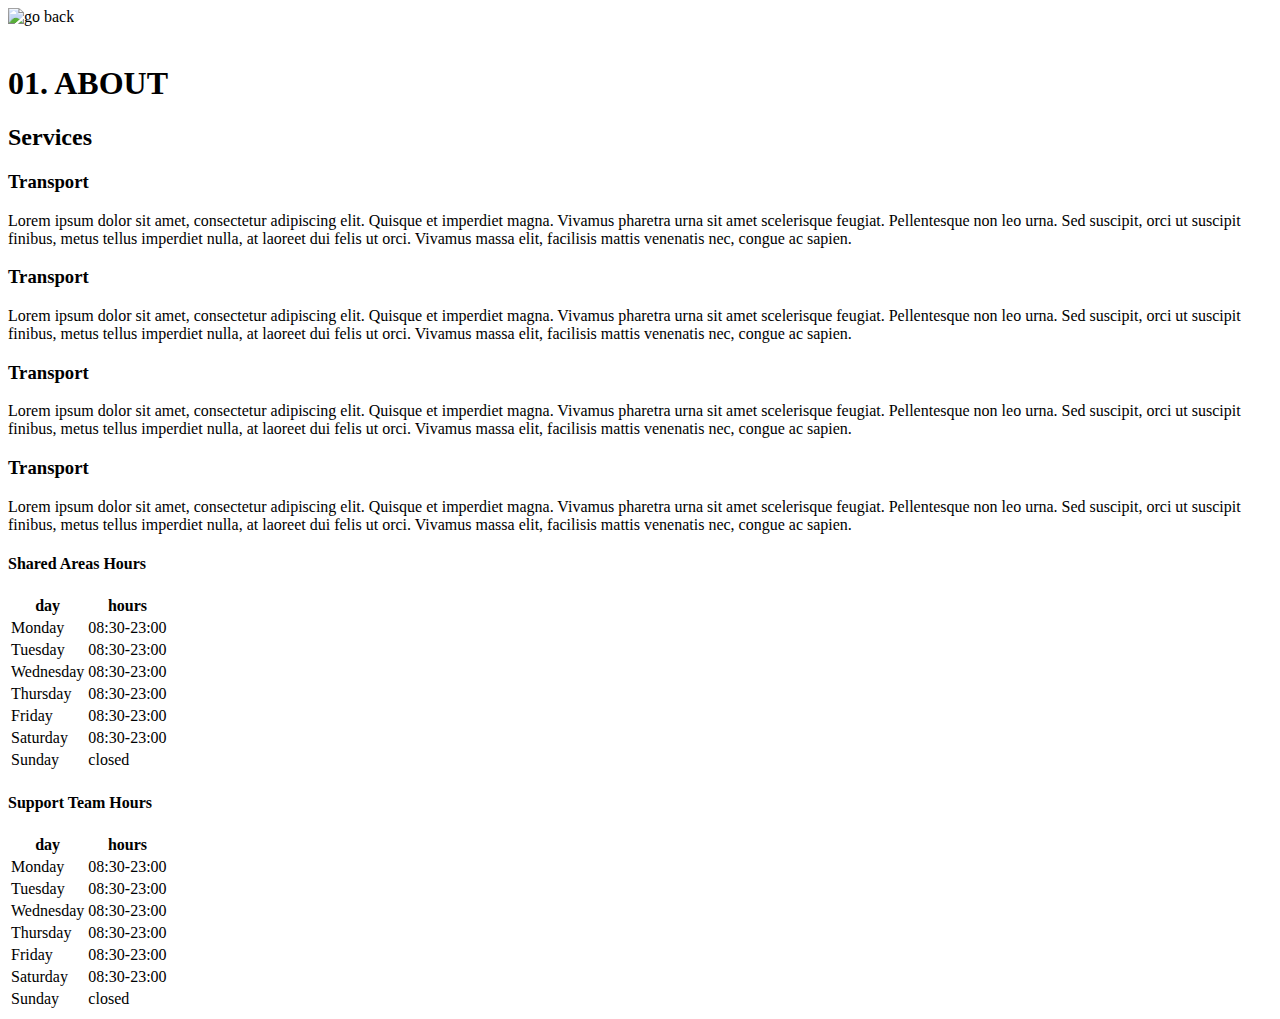
==== about.html @ 850495b0 "html skeleton and assets" ====
<!DOCTYPE html>
<html lang="en">
<head>
  <meta charset="UTF-8">
  <meta http-equiv="X-UA-Compatible" content="IE=edge">
  <meta name="viewport" content="width=device-width, initial-scale=1.0">
  <title>About</title>
</head>
<body>
  <nav>
    <img class="go-back" alt="go back">
    <img class="logo" alt="">
  </nav>
  <main class="page-container">
    <img class="main-img" alt="">
    <div class="page-content">
      <h1>01. ABOUT</h1>
      <article>
        <h2>Services</h2>
        <section>
          <h3>Transport</h3>
          <p>Lorem ipsum dolor sit amet, consectetur adipiscing elit. Quisque et imperdiet magna. Vivamus pharetra urna sit amet scelerisque feugiat. Pellentesque non leo urna. Sed suscipit, orci ut suscipit finibus, metus tellus imperdiet nulla, at laoreet dui felis ut orci. Vivamus massa elit, facilisis mattis venenatis nec, congue ac sapien.</p>
        </section>
        <section>
          <h3>Transport</h3>
          <p>Lorem ipsum dolor sit amet, consectetur adipiscing elit. Quisque et imperdiet magna. Vivamus pharetra urna sit amet scelerisque feugiat. Pellentesque non leo urna. Sed suscipit, orci ut suscipit finibus, metus tellus imperdiet nulla, at laoreet dui felis ut orci. Vivamus massa elit, facilisis mattis venenatis nec, congue ac sapien.</p>
        </section>
        <section>
          <h3>Transport</h3>
          <p>Lorem ipsum dolor sit amet, consectetur adipiscing elit. Quisque et imperdiet magna. Vivamus pharetra urna sit amet scelerisque feugiat. Pellentesque non leo urna. Sed suscipit, orci ut suscipit finibus, metus tellus imperdiet nulla, at laoreet dui felis ut orci. Vivamus massa elit, facilisis mattis venenatis nec, congue ac sapien.</p>
        </section>
        <section>
          <h3>Transport</h3>
          <p>Lorem ipsum dolor sit amet, consectetur adipiscing elit. Quisque et imperdiet magna. Vivamus pharetra urna sit amet scelerisque feugiat. Pellentesque non leo urna. Sed suscipit, orci ut suscipit finibus, metus tellus imperdiet nulla, at laoreet dui felis ut orci. Vivamus massa elit, facilisis mattis venenatis nec, congue ac sapien.</p>
        </section>
      </article>
      <article>
        <section>
          <h4>Shared Areas Hours</h4>
          <table>
            <thead>
              <tr>
                <th>day</th>
                <th>hours</th>
              </tr>
            </thead>
            <tbody>
              <tr>
                <td>Monday</td>
                <td>08:30-23:00</td>
              </tr>
              <tr>
                <td>Tuesday</td>
                <td>08:30-23:00</td>
              </tr>
              <tr>
                <td>Wednesday</td>
                <td>08:30-23:00</td>
              </tr>
              <tr>
                <td>Thursday</td>
                <td>08:30-23:00</td>
              </tr>
              <tr>
                <td>Friday</td>
                <td>08:30-23:00</td>
              </tr>
              <tr>
                <td>Saturday</td>
                <td>08:30-23:00</td>
              </tr>
              <tr>
                <td>Sunday</td>
                <td>closed</td>
              </tr>
            </tbody>
          </table>
        </section>
        <section>
          <h4>Support Team Hours</h4>
          <table>
            <thead>
              <tr>
                <th>day</th>
                <th>hours</th>
              </tr>
            </thead>
            <tbody>
              <tr>
                <td>Monday</td>
                <td>08:30-23:00</td>
              </tr>
              <tr>
                <td>Tuesday</td>
                <td>08:30-23:00</td>
              </tr>
              <tr>
                <td>Wednesday</td>
                <td>08:30-23:00</td>
              </tr>
              <tr>
                <td>Thursday</td>
                <td>08:30-23:00</td>
              </tr>
              <tr>
                <td>Friday</td>
                <td>08:30-23:00</td>
              </tr>
              <tr>
                <td>Saturday</td>
                <td>08:30-23:00</td>
              </tr>
              <tr>
                <td>Sunday</td>
                <td>closed</td>
              </tr>
            </tbody>
          </table>
        </section>
      </article>
    </div>
  </main>
</body>
</html>
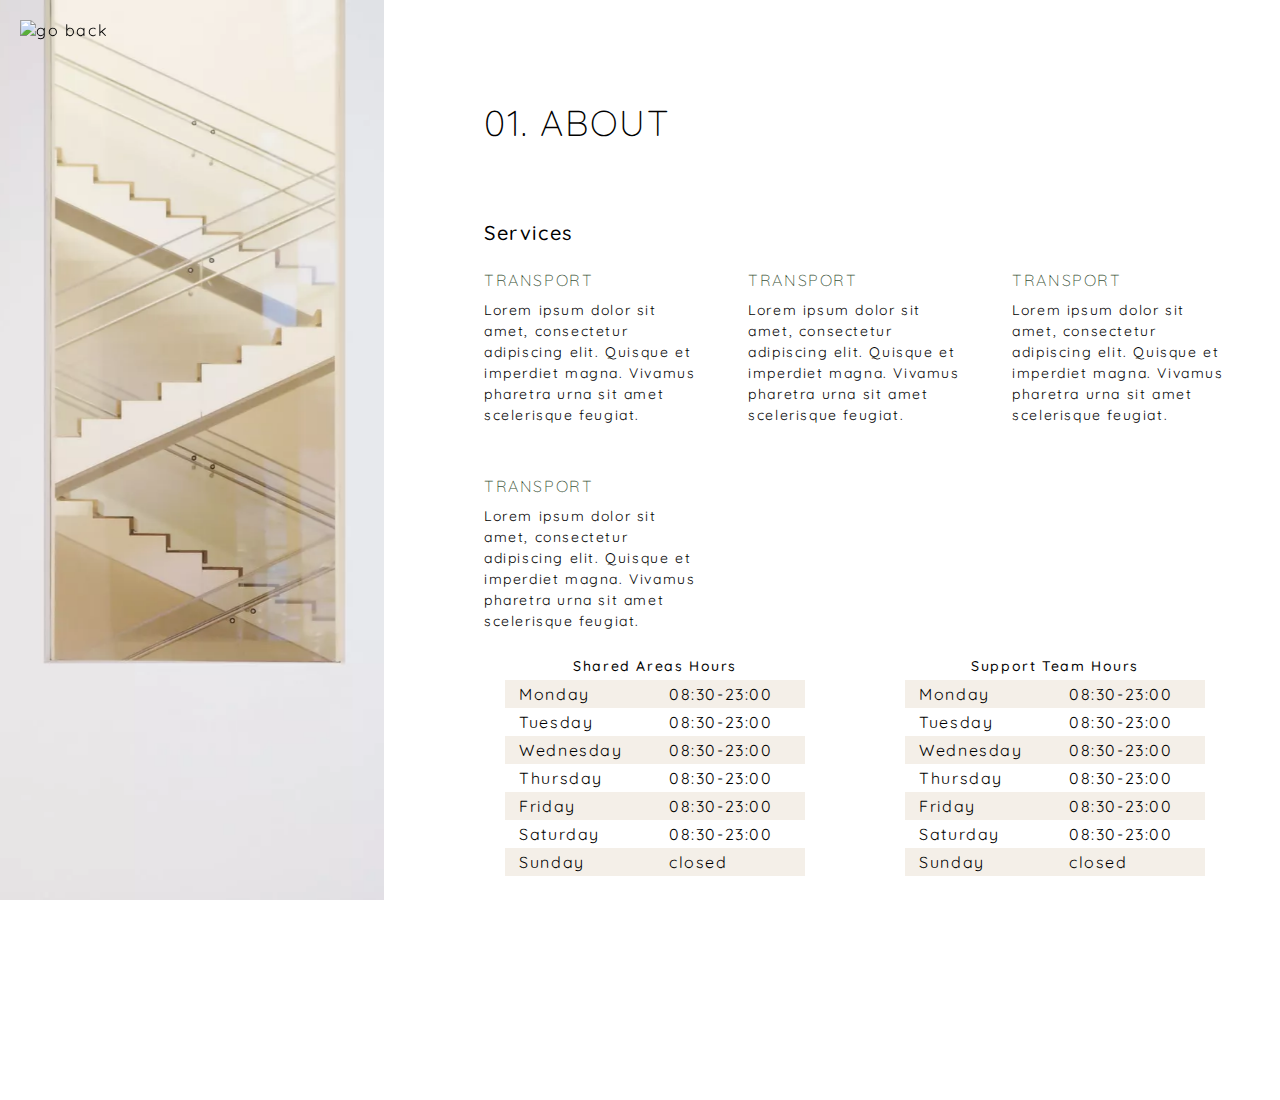
==== commit c103d654: "style" ====
--- a/about.html
+++ b/about.html
@@ -5,6 +5,8 @@
   <meta http-equiv="X-UA-Compatible" content="IE=edge">
   <meta name="viewport" content="width=device-width, initial-scale=1.0">
   <title>About</title>
+  <link rel="stylesheet" href="style.css">
+  <link rel="stylesheet" href="about.css">
 </head>
 <body>
   <nav>
@@ -12,34 +14,36 @@
     <img class="logo" alt="">
   </nav>
   <main class="page-container">
-    <img class="main-img" alt="">
+    <div class="main-img"></div>
     <div class="page-content">
       <h1>01. ABOUT</h1>
       <article>
         <h2>Services</h2>
-        <section>
-          <h3>Transport</h3>
-          <p>Lorem ipsum dolor sit amet, consectetur adipiscing elit. Quisque et imperdiet magna. Vivamus pharetra urna sit amet scelerisque feugiat. Pellentesque non leo urna. Sed suscipit, orci ut suscipit finibus, metus tellus imperdiet nulla, at laoreet dui felis ut orci. Vivamus massa elit, facilisis mattis venenatis nec, congue ac sapien.</p>
-        </section>
-        <section>
-          <h3>Transport</h3>
-          <p>Lorem ipsum dolor sit amet, consectetur adipiscing elit. Quisque et imperdiet magna. Vivamus pharetra urna sit amet scelerisque feugiat. Pellentesque non leo urna. Sed suscipit, orci ut suscipit finibus, metus tellus imperdiet nulla, at laoreet dui felis ut orci. Vivamus massa elit, facilisis mattis venenatis nec, congue ac sapien.</p>
-        </section>
-        <section>
-          <h3>Transport</h3>
-          <p>Lorem ipsum dolor sit amet, consectetur adipiscing elit. Quisque et imperdiet magna. Vivamus pharetra urna sit amet scelerisque feugiat. Pellentesque non leo urna. Sed suscipit, orci ut suscipit finibus, metus tellus imperdiet nulla, at laoreet dui felis ut orci. Vivamus massa elit, facilisis mattis venenatis nec, congue ac sapien.</p>
-        </section>
-        <section>
-          <h3>Transport</h3>
-          <p>Lorem ipsum dolor sit amet, consectetur adipiscing elit. Quisque et imperdiet magna. Vivamus pharetra urna sit amet scelerisque feugiat. Pellentesque non leo urna. Sed suscipit, orci ut suscipit finibus, metus tellus imperdiet nulla, at laoreet dui felis ut orci. Vivamus massa elit, facilisis mattis venenatis nec, congue ac sapien.</p>
-        </section>
+        <div class="grid-sections">
+          <section>
+            <h3>Transport</h3>
+            <p>Lorem ipsum dolor sit amet, consectetur adipiscing elit. Quisque et imperdiet magna. Vivamus pharetra urna sit amet scelerisque feugiat.</p>
+          </section>
+          <section>
+            <h3>Transport</h3>
+            <p>Lorem ipsum dolor sit amet, consectetur adipiscing elit. Quisque et imperdiet magna. Vivamus pharetra urna sit amet scelerisque feugiat.</p>
+          </section>
+          <section>
+            <h3>Transport</h3>
+            <p>Lorem ipsum dolor sit amet, consectetur adipiscing elit. Quisque et imperdiet magna. Vivamus pharetra urna sit amet scelerisque feugiat.</p>
+          </section>
+          <section>
+            <h3>Transport</h3>
+            <p>Lorem ipsum dolor sit amet, consectetur adipiscing elit. Quisque et imperdiet magna. Vivamus pharetra urna sit amet scelerisque feugiat.</p>
+          </section>
+        </div>
       </article>
-      <article>
+      <article class="art-tables">
         <section>
           <h4>Shared Areas Hours</h4>
           <table>
             <thead>
-              <tr>
+              <tr class="hide-thead">
                 <th>day</th>
                 <th>hours</th>
               </tr>
@@ -80,7 +84,7 @@
           <h4>Support Team Hours</h4>
           <table>
             <thead>
-              <tr>
+              <tr class="hide-thead">
                 <th>day</th>
                 <th>hours</th>
               </tr>
--- a/style.css
+++ b/style.css
@@ -0,0 +1,61 @@
+@import url('https://fonts.googleapis.com/css2?family=Quicksand:wght@300;400;500&display=swap');
+
+* {
+  margin: 0px;
+  padding: 0px;
+  -ms-overflow-style: none;
+  scrollbar-width: none;
+}
+
+*::-webkit-scrollbar {
+  display: none;
+}
+
+body {
+  width: 100vw;
+  height: 100vh;
+  display: flex;
+  justify-content: center;
+  align-items: center;
+  font-family: 'Quicksand', sans-serif;
+  letter-spacing: .1rem;
+}
+
+h1 {
+  text-transform: uppercase;
+  font-weight: 300;
+  font-size: 36px;
+  margin-bottom: 75px;
+}
+
+h2 {
+  font-weight: 500;
+  font-size: 20px;
+  margin-bottom: 25px;
+}
+
+h3 {
+  text-transform: uppercase;
+  color: rgb(57, 81, 54);
+  font-weight: 300;
+  font-size: 16px;
+  margin-bottom: 10px;
+}
+
+h4 {
+  font-weight: 500;
+  font-size: 14px;
+  margin-bottom: 5px;
+}
+
+p {
+  font-size: 14px;
+  line-height: 150%;
+}
+
+.grid-sections {
+  display: grid;
+  grid-template-columns: 1fr 1fr 1fr;
+  grid-template-rows: auto;
+  gap: 50px;
+}--- a/about.css
+++ b/about.css
@@ -0,0 +1,58 @@
+main {
+  width: 100vw;
+  height: 100vh;
+}
+
+nav {
+  position: fixed;
+  top: 20px;
+  left: 20px;
+  z-index: 2;
+}
+
+.main-img {
+  position: fixed;
+  width: 30vw;
+  height: 100vh;
+  background-image: url("./img/about.webp");
+  background-size: cover;
+  background-repeat: no-repeat;
+  background-position: center;
+}
+
+.page-content {
+  margin-left: 30vw; /**compendate fixed img*/
+  width: 58vw;
+  height: 100%;
+  padding: 100px;
+}
+
+.art-tables {
+  margin-top: 25px;
+  display: flex;
+  justify-content: center;
+  gap: 100px;
+}
+
+.art-tables > section > h4 {
+  text-align: center;
+}
+
+.hide-thead {
+  display: none;
+}
+
+table {
+  min-width: 300px;
+  border: none;
+  border-collapse: collapse;
+}
+
+tr:nth-child(odd) {
+  background-color: rgb(244, 239, 232);
+}
+
+td {
+  padding: 4px;
+  padding-left: 14px;
+}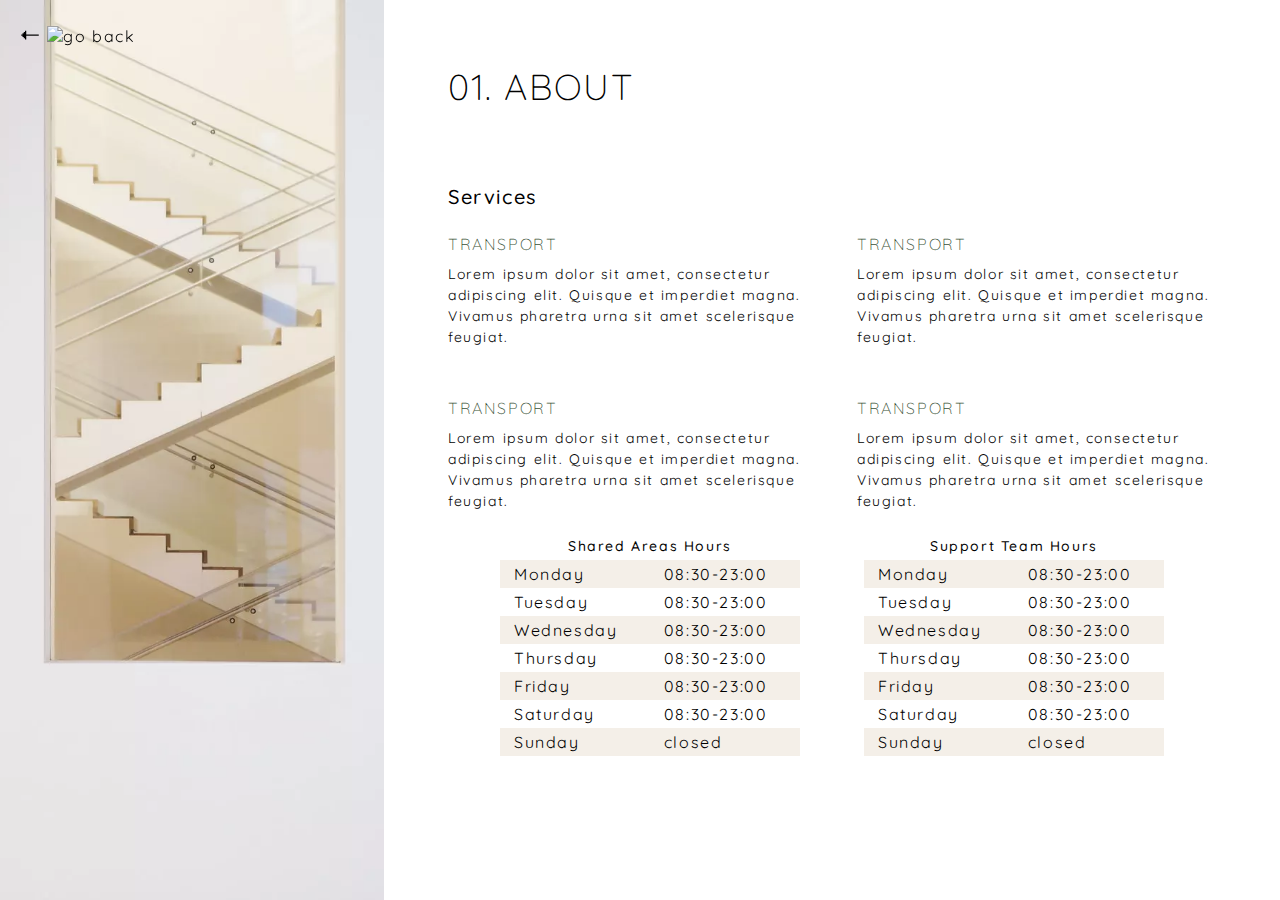
==== commit 649e0fff: "responsive" ====
--- a/about.html
+++ b/about.html
@@ -10,8 +10,8 @@
 </head>
 <body>
   <nav>
-    <img class="go-back" alt="go back">
-    <img class="logo" alt="">
+    <p>	&#129040;</p>
+    <img class="logo" alt="go back">
   </nav>
   <main class="page-container">
     <div class="main-img"></div>
--- a/style.css
+++ b/style.css
@@ -58,4 +58,17 @@
   grid-template-columns: 1fr 1fr 1fr;
   grid-template-rows: auto;
   gap: 50px;
+}
+
+@media only screen and (max-width: 1400px) {
+  .grid-sections {
+    grid-template-columns: 1fr 1fr;
+  }
+}
+
+@media only screen and (max-width: 1000px) {
+  .grid-sections {
+    grid-template-columns: 1fr;
+    max-width: 500px;
+  }
 }--- a/about.css
+++ b/about.css
@@ -8,6 +8,11 @@
   top: 20px;
   left: 20px;
   z-index: 2;
+}
+
+nav > p {
+  display: inline-block;
+  font-size: 20px;
 }
 
 .main-img {
@@ -21,17 +26,16 @@
 }
 
 .page-content {
-  margin-left: 30vw; /**compendate fixed img*/
-  width: 58vw;
-  height: 100%;
-  padding: 100px;
+  margin-left: 30vw; /**compensate fixed img*/
+  width: 60vw;
+  padding: 5vw;
 }
 
 .art-tables {
   margin-top: 25px;
   display: flex;
   justify-content: center;
-  gap: 100px;
+  gap: 5vw;
 }
 
 .art-tables > section > h4 {
@@ -55,4 +59,36 @@
 td {
   padding: 4px;
   padding-left: 14px;
+}
+
+@media only screen and (max-width: 1000px) {
+  body {
+    flex-direction: column;
+  }
+
+  .main-img {
+    position: relative;
+    width: 100vw;
+    height: 80px;
+  }
+
+  .page-content {
+    margin-left: 0; /**fixed img moved to top*/
+    width: 90vw;
+    padding: 5vw;
+    display: flex;
+    flex-direction: column;
+    align-items: center;
+    padding-top: 80px;
+  }
+
+  .art-tables {
+    margin-top: 50px;
+    flex-direction: column;
+  }
+  /* .art-tables > section{
+    display: flex;
+    flex-direction: column;
+    align-items: center;
+  } */
 }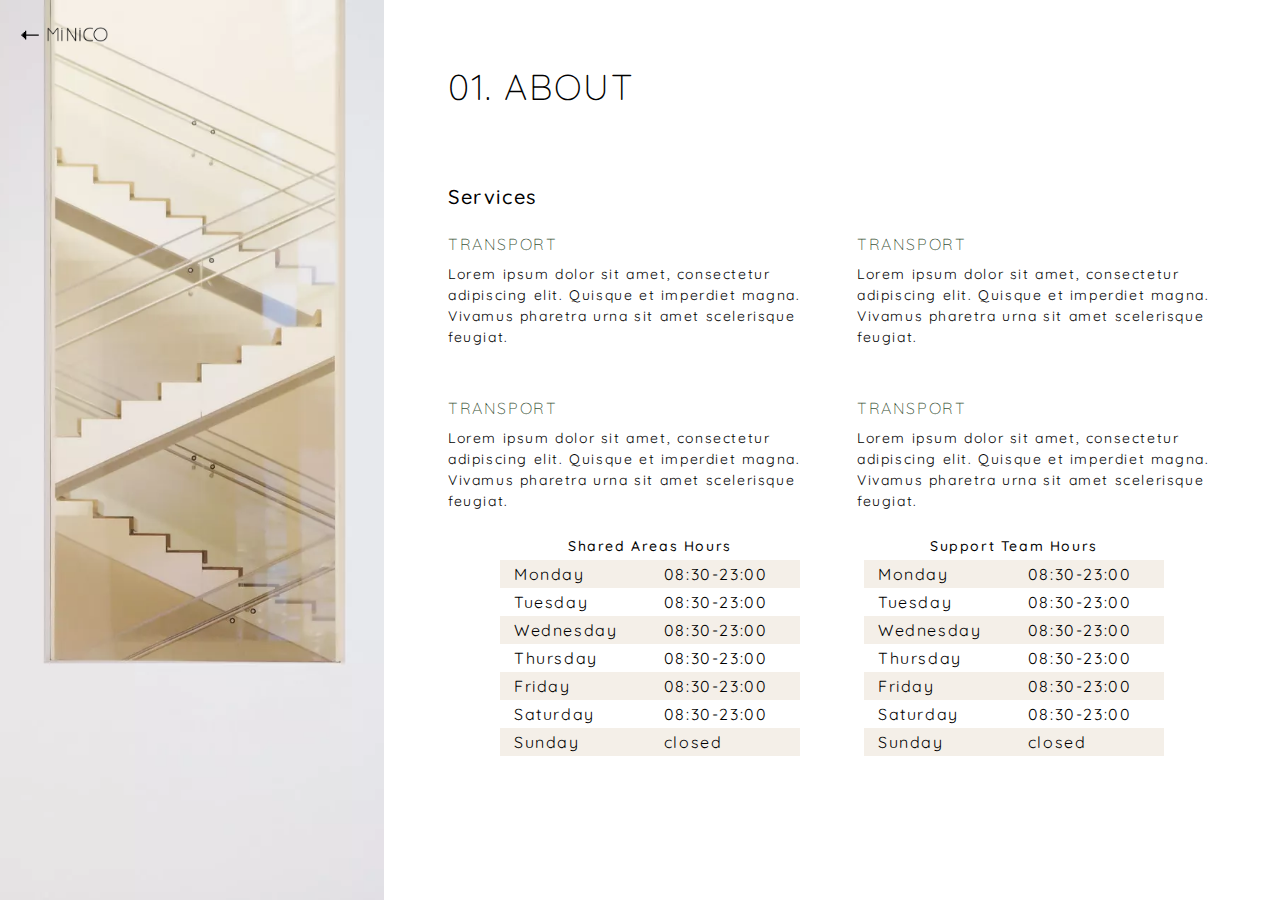
==== commit 008a03a9: "navigation and logo" ====
--- a/about.html
+++ b/about.html
@@ -9,12 +9,13 @@
   <link rel="stylesheet" href="about.css">
 </head>
 <body>
-  <nav>
-    <p>	&#129040;</p>
-    <img class="logo" alt="go back">
-  </nav>
   <main class="page-container">
-    <div class="main-img"></div>
+    <div class="main-img">
+      <nav>
+        <p>	&#129040;</p>
+        <img class="logo" alt="go back" src="./img/minico.png">
+      </nav>
+    </div>
     <div class="page-content">
       <h1>01. ABOUT</h1>
       <article>
--- a/style.css
+++ b/style.css
@@ -19,6 +19,10 @@
   align-items: center;
   font-family: 'Quicksand', sans-serif;
   letter-spacing: .1rem;
+}
+
+.logo {
+  height: 15px;
 }
 
 h1 {
--- a/about.css
+++ b/about.css
@@ -4,7 +4,7 @@
 }
 
 nav {
-  position: fixed;
+  position: absolute;
   top: 20px;
   left: 20px;
   z-index: 2;
@@ -86,9 +86,4 @@
     margin-top: 50px;
     flex-direction: column;
   }
-  /* .art-tables > section{
-    display: flex;
-    flex-direction: column;
-    align-items: center;
-  } */
 }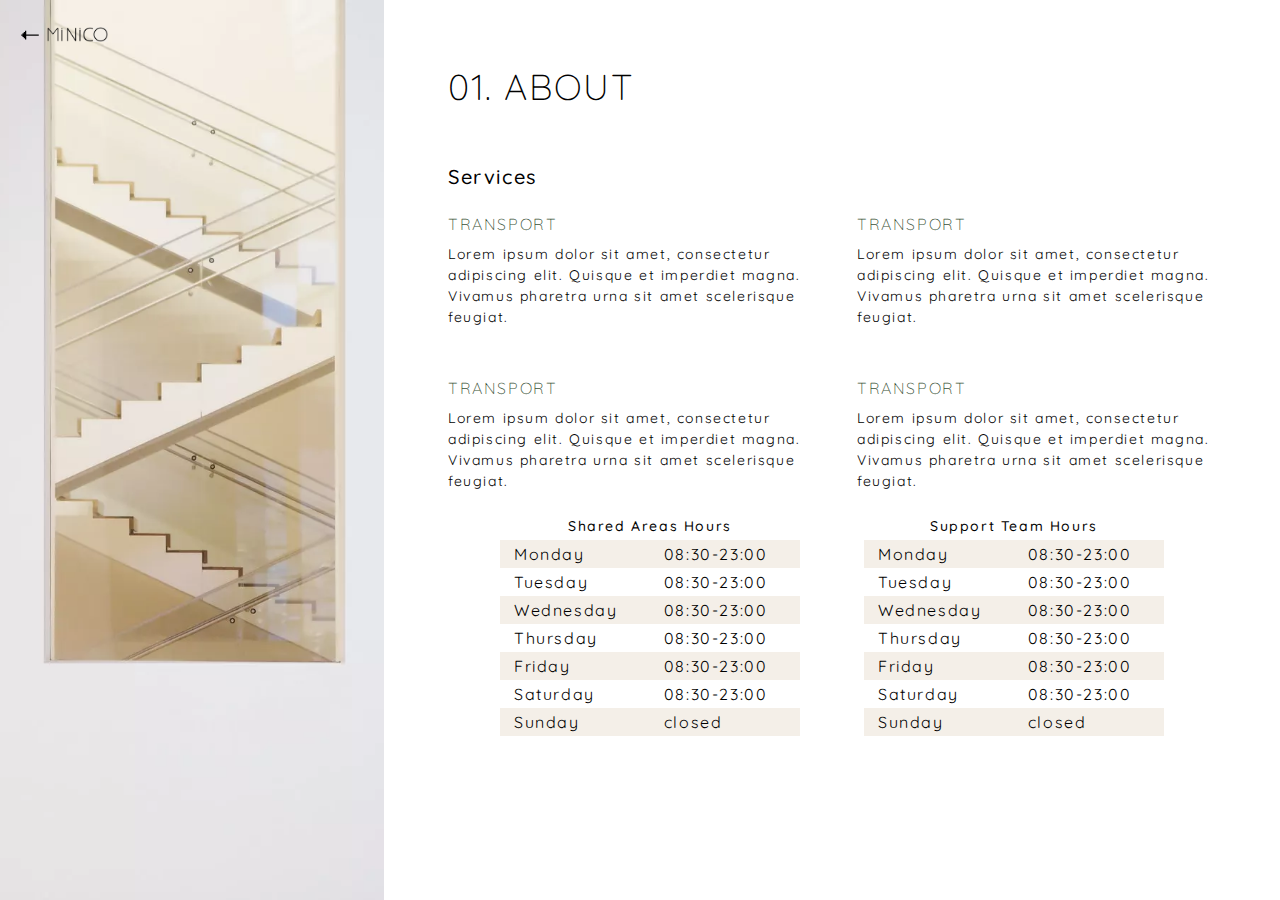
==== commit 6c69cff2: "more pages skeleton" ====
--- a/about.html
+++ b/about.html
@@ -12,7 +12,7 @@
   <main class="page-container">
     <div class="main-img">
       <nav>
-        <p>	&#129040;</p>
+        <p>&#129040;</p>
         <img class="logo" alt="go back" src="./img/minico.png">
       </nav>
     </div>
--- a/style.css
+++ b/style.css
@@ -29,12 +29,13 @@
   text-transform: uppercase;
   font-weight: 300;
   font-size: 36px;
-  margin-bottom: 75px;
+  margin-bottom: 55px;
 }
 
 h2 {
   font-weight: 500;
   font-size: 20px;
+  margin-top: 20px;
   margin-bottom: 25px;
 }
 
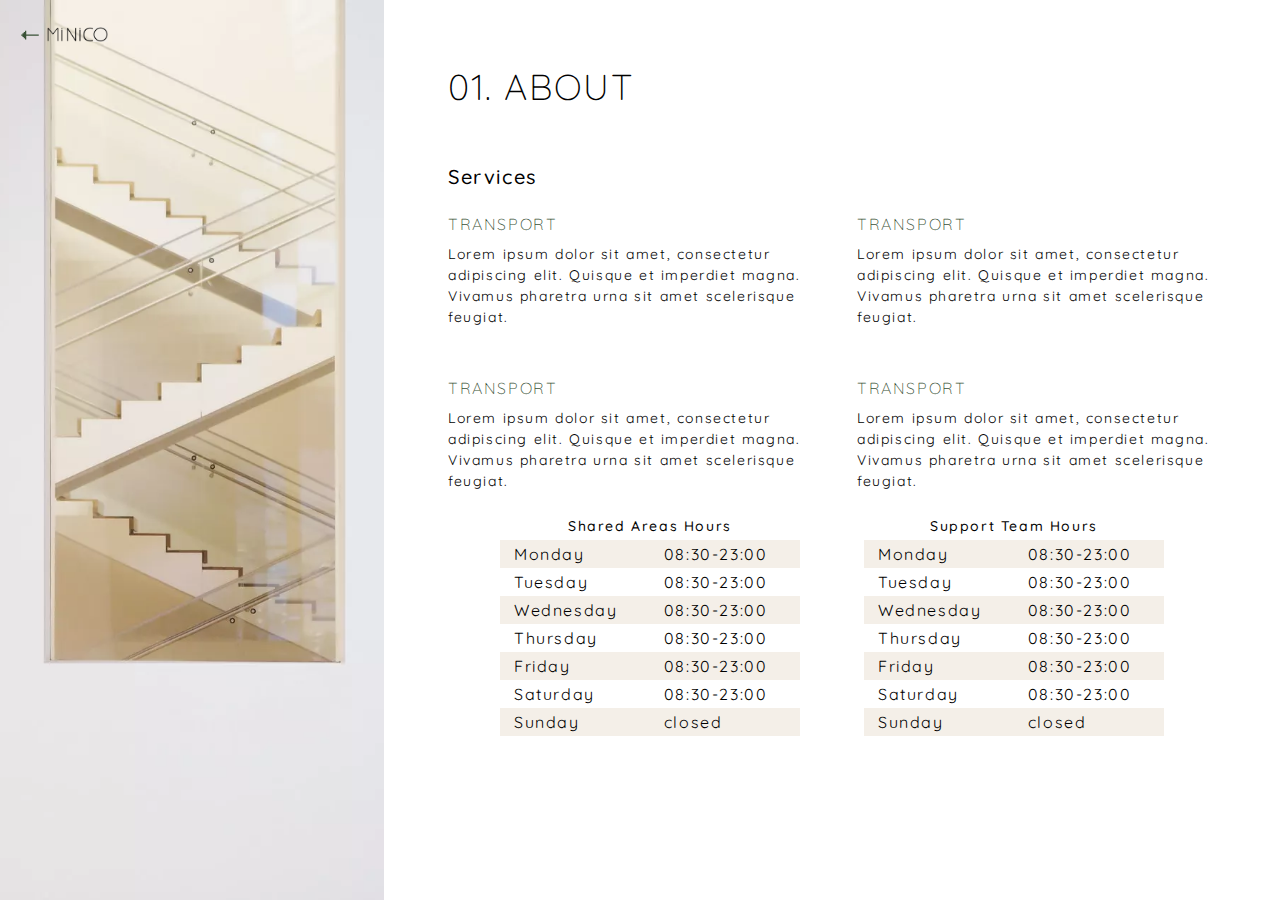
==== commit e036b904: "links" ====
--- a/about.html
+++ b/about.html
@@ -5,16 +5,17 @@
   <meta http-equiv="X-UA-Compatible" content="IE=edge">
   <meta name="viewport" content="width=device-width, initial-scale=1.0">
   <title>About</title>
-  <link rel="stylesheet" href="style.css">
-  <link rel="stylesheet" href="about.css">
+  <link rel="stylesheet" href="./styles/style.css">
+  <link rel="stylesheet" href="./styles/page.css">
+  <link rel="stylesheet" href="./styles/about.css">
 </head>
 <body>
   <main class="page-container">
     <div class="main-img">
-      <nav>
+      <a class="go-back" href="index.html">
         <p>&#129040;</p>
         <img class="logo" alt="go back" src="./img/minico.png">
-      </nav>
+      </a>
     </div>
     <div class="page-content">
       <h1>01. ABOUT</h1>
--- a/styles/style.css
+++ b/styles/style.css
@@ -0,0 +1,89 @@
+@import url('https://fonts.googleapis.com/css2?family=Quicksand:wght@300;400;500&display=swap');
+
+* {
+  margin: 0px;
+  padding: 0px;
+  -ms-overflow-style: none;
+  scrollbar-width: none;
+}
+
+*::-webkit-scrollbar {
+  display: none;
+}
+
+body {
+  width: 100vw;
+  height: 100vh;
+  display: flex;
+  justify-content: center;
+  align-items: center;
+  font-family: 'Quicksand', sans-serif;
+  letter-spacing: .1rem;
+}
+
+.logo {
+  height: 15px;
+}
+
+h1 {
+  text-transform: uppercase;
+  font-weight: 300;
+  font-size: 36px;
+  margin-bottom: 55px;
+}
+
+h2 {
+  font-weight: 500;
+  font-size: 20px;
+  margin-top: 20px;
+  margin-bottom: 25px;
+}
+
+h3 {
+  text-transform: uppercase;
+  color: rgb(57, 81, 54);
+  font-weight: 300;
+  font-size: 16px;
+  margin-bottom: 10px;
+}
+
+h4 {
+  font-weight: 500;
+  font-size: 14px;
+  margin-bottom: 5px;
+}
+
+p {
+  font-size: 14px;
+  line-height: 150%;
+  
+}
+
+a {
+  font-size: 14px;
+  color:rgb(57, 81, 54);
+}
+
+a:visited {
+  color:#705837;
+}
+
+.grid-sections {
+  display: grid;
+  grid-template-columns: 1fr 1fr 1fr;
+  grid-template-rows: auto;
+  gap: 50px;
+}
+
+@media only screen and (max-width: 1400px) {
+  .grid-sections {
+    grid-template-columns: 1fr 1fr;
+  }
+}
+
+@media only screen and (max-width: 1000px) {
+  .grid-sections {
+    grid-template-columns: 1fr;
+    max-width: 500px;
+  }
+}--- a/styles/page.css
+++ b/styles/page.css
@@ -0,0 +1,39 @@
+main {
+  width: 100vw;
+  height: 100vh;
+}
+
+.go-back {
+  position: absolute;
+  top: 20px;
+  left: 20px;
+  z-index: 2;
+  text-decoration: none;
+}
+
+.go-back > p {
+  display: inline-block;
+  font-size: 20px;
+}
+
+.page-content {
+  margin-left: 30vw; /*compensate fixed img*/
+  width: 60vw;
+  padding: 5vw;
+}
+
+@media only screen and (max-width: 1000px) {
+  body {
+    flex-direction: column;
+  }
+
+  .page-content {
+    margin-left: 0; /**fixed img moved to top*/
+    width: 90vw;
+    padding: 5vw;
+    display: flex;
+    flex-direction: column;
+    align-items: center;
+    padding-top: 80px;
+  }
+}--- a/styles/about.css
+++ b/styles/about.css
@@ -0,0 +1,52 @@
+.main-img {
+  position: fixed;
+  width: 30vw;
+  height: 100vh;
+  background-image: url("../img/about.webp");
+  background-size: cover;
+  background-repeat: no-repeat;
+  background-position: center;
+}
+
+.art-tables {
+  margin-top: 25px;
+  display: flex;
+  justify-content: center;
+  gap: 5vw;
+}
+
+.art-tables > section > h4 {
+  text-align: center;
+}
+
+.hide-thead {
+  display: none;
+}
+
+table {
+  min-width: 300px;
+  border: none;
+  border-collapse: collapse;
+}
+
+tr:nth-child(odd) {
+  background-color: rgb(244, 239, 232);
+}
+
+td {
+  padding: 4px;
+  padding-left: 14px;
+}
+
+@media only screen and (max-width: 1000px) {
+  .art-tables {
+    margin-top: 50px;
+    flex-direction: column;
+  }
+
+  .main-img {
+    position: relative;
+    width: 100vw;
+    height: 80px;
+  }
+}